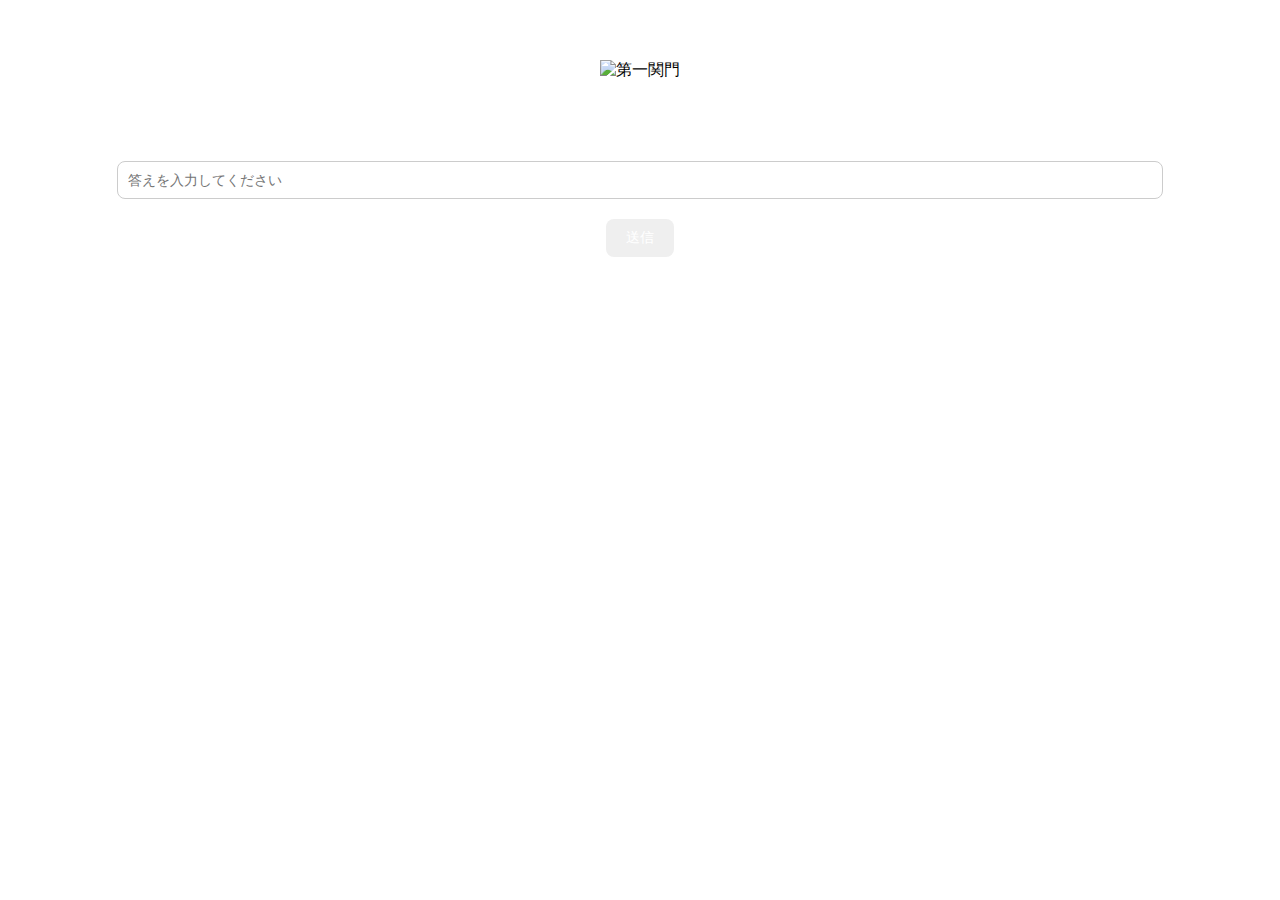
==== index.html @ b7f4c256 "Create index.html" ====
<!DOCTYPE html>
<html lang="ja">
<head>
    <meta charset="UTF-8">
    <meta name="viewport" content="width=device-width, initial-scale=1.0">
    <title>クイズ</title>
    <style>
        body {
            background-image:url('haikei.png');
            background-size: 350px 740px;
            font-family: 'Arial', sans-serif;
            text-align: center;
            position: relative;
            margin: 0;
            padding: 0;
            height: 100vh;
            overflow-y: scroll;
        }
        .container {
            max-width: 100%;
            margin: 0 auto;
            position: relative;
            padding-bottom: 20px;
        }
        .kado {
            position: absolute;
            width: 100px;
            height: auto;
        }
        .kado-top-right {
            top: -20px;
            right: -30px;
        }
        .kado-bottom-left {
            bottom: -20px;
            left: -30px;
        }
        .kado2 {
            position: absolute;
            width: 100px;
            height: auto;
        }
        .tate {
            width: 25px;
            position: absolute;
            top: 90px;
            left: -40px;
            height: auto;
        }
        .title {
            width: 10%;
            margin: 60px auto;
            top: 20px;
        }
        .usagi, .card {
            width: 50px;
            height: auto;
            display: inline-block;
        }
        .input-button-wrapper {
            display: flex;
            align-items: center;
            justify-content: center;
            gap: 5px;
        }
        .hint-container {
            display: flex;
            justify-content: center;
            margin-top: 50px;
            gap: 20px;
        }
        .hint-card {
            width: 80px;
            height: 120px;
            perspective: 1000px;
        }
        .hint-card-inner {
            position: relative;
            width: 100%;
            height: 100%;
            text-align: center;
            transition: transform 0.8s;
            transform-style: preserve-3d;
            cursor: pointer;
        }
        .hint-card-inner.is-flipped {
            transform: rotateY(180deg);
        }
        .hint-front, .hint-back {
            position: absolute;
            width: 100%;
            height: 100%;
            backface-visibility: hidden;
        }
        .hint-front {
            background-image: url('hint.png');
            background-size: cover;
        }
        .hint-back {
            background-image:url(hint2.png) ;
            background-size: cover;
            color: white;
            font-size: 16px;
            transform: rotateY(180deg);
            display: flex;
            align-items: center;
            justify-content: center;
        }
        .hint-text {
            display: flex;
            justify-content: center;
            gap: 50px;
            margin-top: 10px;
        }
        input[type="text"] {
            width: 80%;
            padding: 10px;
            margin-top: 20px;
            font-size: 14px;
            border: 1px solid #ccc;
            border-radius: 8px;
        }
        button {
            background-image: url();
            color: white;
            border: none;
            border-radius: 8px;
            padding: 10px 20px;
            font-size: 14px;
            cursor: pointer;
            margin-top: 20px;
        }
        .result-container {
            position: fixed;
            top: 50%;
            left: 50%;
            transform: translate(-50%, -50%);
            display: none;
            z-index: 1000;
        }
        .result-container img {
            width: 100%;
            margin: auto;
        }
        .overlay {
            position: fixed;
            top: 0;
            left: 0;
            width: 100%;
            height: 100%;
            background-color: rgba(0, 0, 0, 0.5);
            display: none;
        }

        /* スマホ用のメディアクエリ */
        /*gapが間の間隔。*/
        @media (max-width: 600px) {
            .title {
                width: 80%;
                margin: 50px auto;
                position: relative;
                top: 60px;
            }
            .kado {
                width: 160px;
                left:5px;
            }
            .kado-top-right {
                top:50px;
                right: 0px;
            }
            .kado-bottom-left {
                top:600px;
                left: 0px;
            }
            .tate {
                width: 20px;
                left: 0px;
            }
            .usagi, .card {
                width: 80px;
            }
            .hint-container {
                gap: 40px;
            }
            .hint-card {
                width: 130px;
                height: 147px;
            }
            .hint-back {
                font-size: 14px;
            }
            .hint-text {
                gap: 90px;
            }
            input[type="text"] {
    width: 80%;
    padding: 10px;
    margin-top: 20px;
    font-size: 14px;
    background-size: contain;
    border: none; /* デフォルトの枠線を消す */
    border-radius: 8px;
    background-image: url('kaitou.png');
    background-size: contain; /* 画像を全体にフィット */
    background-repeat: no-repeat;
    background-position: center; /* 背景画像を中央に配置 */
    width: 70%; /* フィールドの幅を調整 */
    height: 55px;
    color: black; /* 入力したテキストの色 */
    padding-left: 15px; /* テキストの位置調整 */
    background-color: transparent; /* ボタン背景を透過 */
    box-sizing: border-box;
}
input[type="text"]:focus {
    background-image: url('kaitou.png'); /* フォーカス時も背景画像を保持 */
    background-size: contain; /* 画像全体が表示されるように調整 */
    background-repeat: no-repeat;
    background-position: center;
    background-color: transparent; /* フォーカス時も背景を透明に */
}


            button {
    background-image: url('sousin.png');
    background-size: contain; 
    background-repeat: no-repeat;
    background-color: transparent; /* ボタン背景を透過 */
    width: 90px; /* ボタンの幅を調整 */
    height: 90px; /* ボタンの高さを調整 */
    border: none; 
    border-radius: 8px;
    padding: 0;
    font-size: 0; 
    cursor: pointer;
    margin-top: 20px;
}

        }
    </style>
</head>
<body>
    <div class="container">
        <img src="kado.png" alt="花の模様" class="kado kado-top-right">
        <img src="title.png" alt="第一関門" class="title">
        <br>
        <div class="text-box">    
            <form id="quiz-form">
                <input type="text" id="answer" name="answer" placeholder="答えを入力してください" autocomplete="off">
                <div class="input-button-wrapper">
                    <button type="submit">送信</button>
                </div>
            </form>
        </div>
        <div class="overlay" id="overlay"></div>
    
        <div class="result-container" id="result-container">
            <img id="result-image" src="" alt="結果">
        </div>

        <script>
            document.addEventListener("DOMContentLoaded", function() {
                const form = document.getElementById("quiz-form");
                const input = document.getElementById("answer");
                const resultContainer = document.getElementById("result-container");
                const resultImage = document.getElementById("result-image");
                const overlay = document.getElementById("overlay");

                const correctAnswer = "正解";

                form.addEventListener("submit", function(event) {
                    event.preventDefault();
                    const userInput = input.value.trim();
                    if (userInput === correctAnswer) {
                        resultImage.src = "画像1.png";
                        resultImage.alt = "clear!";
                    } else {
                        resultImage.src = "画像2.png";
                        resultImage.alt = "miss!";
                        input.value = "";
                    }
                    resultContainer.style.display = "block";
                    overlay.style.display = "block";
                });

                overlay.addEventListener("click", function() {
                    resultContainer.style.display = "none";
                    overlay.style.display = "none";
                });
            });
        </script>
       <div class="hint-container">
        <div class="hint-card" onclick="flipCard(this)">
            <div class="hint-card-inner">
                <div class="hint-front"></div>
                <div class="hint-back">ヒント1</div>
            </div>
        </div>
        <div class="hint-card" onclick="flipCard(this)">
            <div class="hint-card-inner">
                <div class="hint-front" style="background-image: url('hint3.png'); background-size: cover;"></div>
                <div class="hint-back">ヒント2</div>
            </div>
        </div>
    </div>
        <div class="hint-text">

        </div>
    </div>

    <script>
        function flipCard(element) {
            element.querySelector('.hint-card-inner').classList.toggle('is-flipped');
        }
    </script>
</body>
</html>
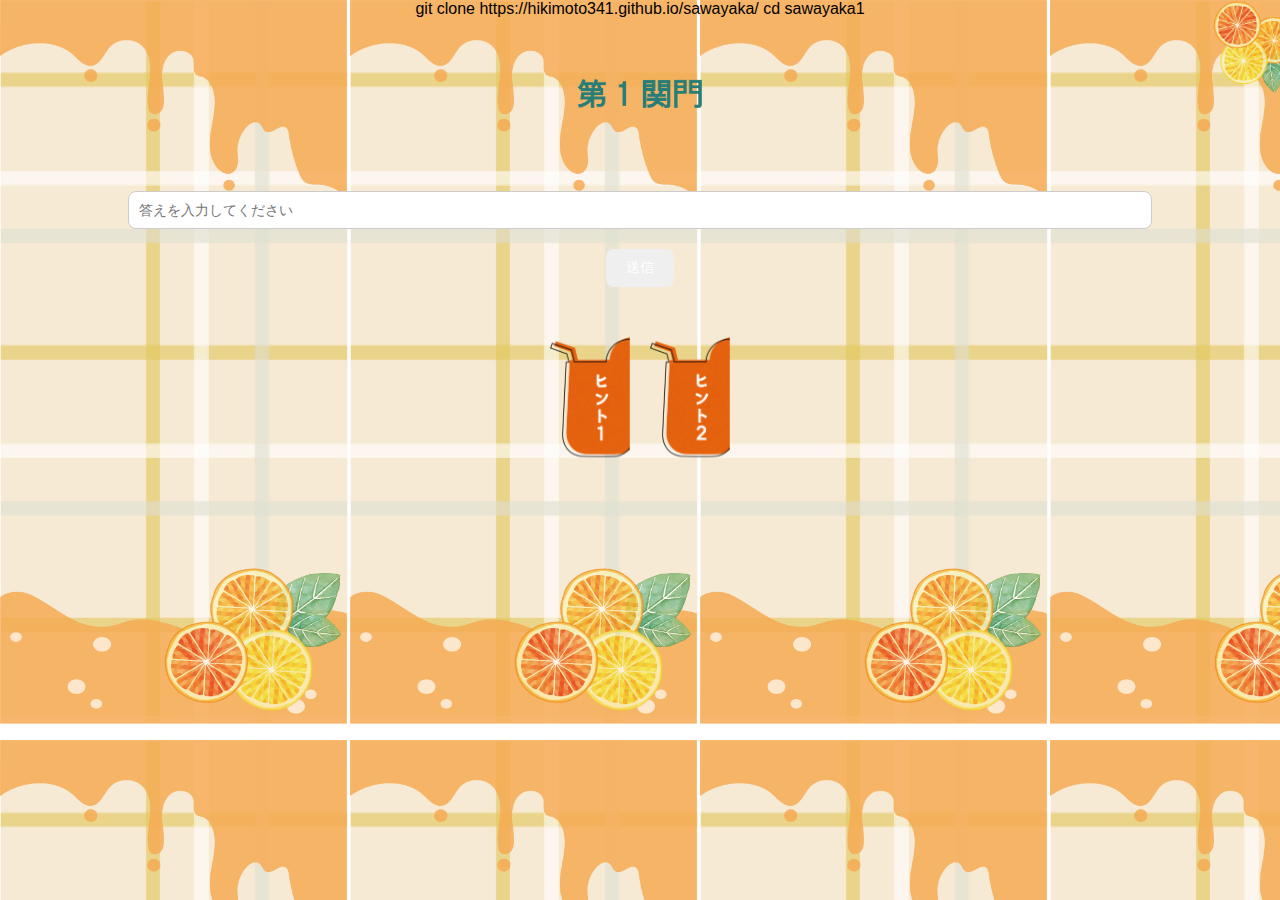
==== commit c97c5108: "Update index.html" ====
--- a/index.html
+++ b/index.html
@@ -1,3 +1,5 @@
+git clone https://hikimoto341.github.io/sawayaka/ cd sawayaka1
+
 <!DOCTYPE html>
 <html lang="ja">
 <head>
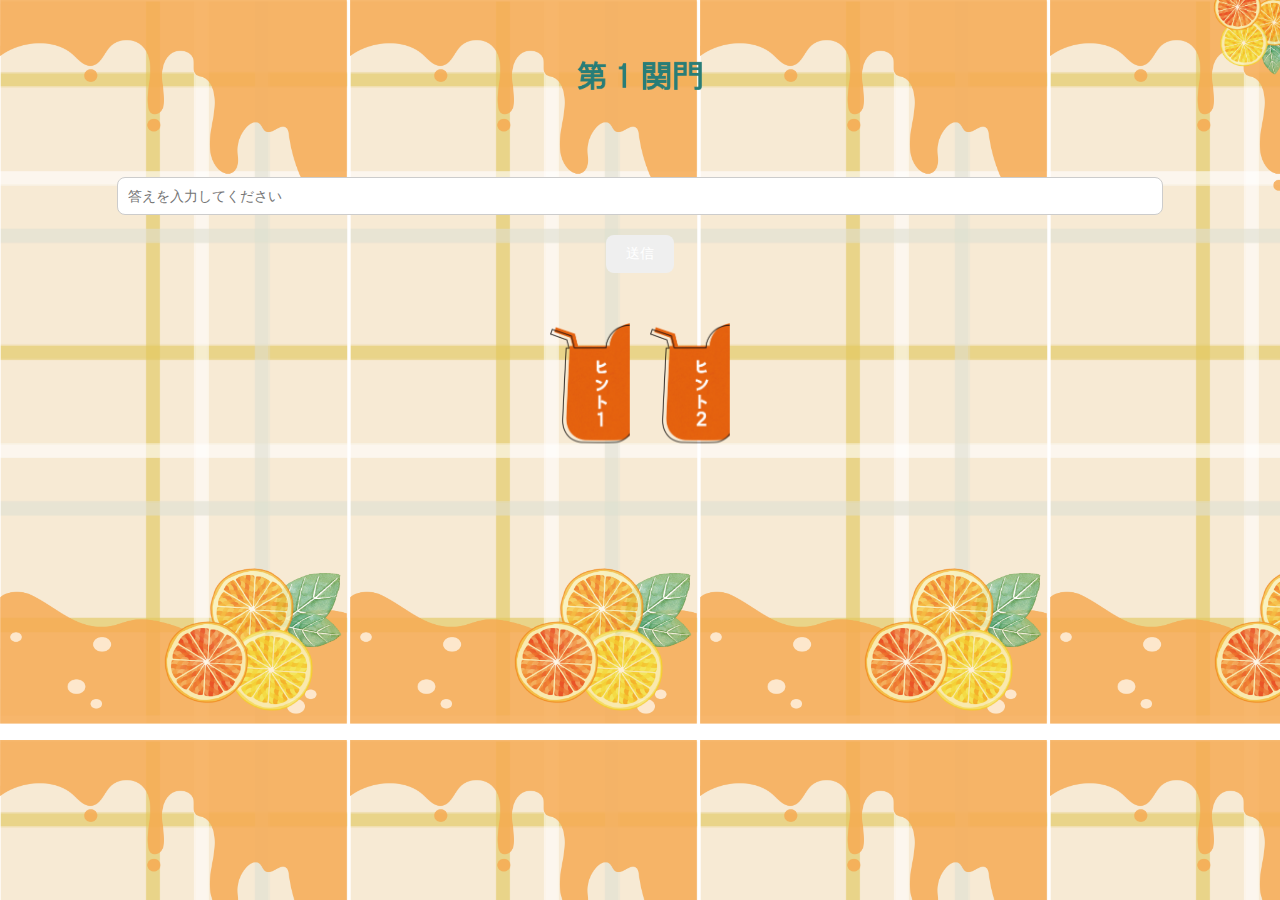
==== commit e2686f72: "Update index.html" ====
--- a/index.html
+++ b/index.html
@@ -1,5 +1,3 @@
-git clone https://hikimoto341.github.io/sawayaka/ cd sawayaka1
-
 <!DOCTYPE html>
 <html lang="ja">
 <head>
